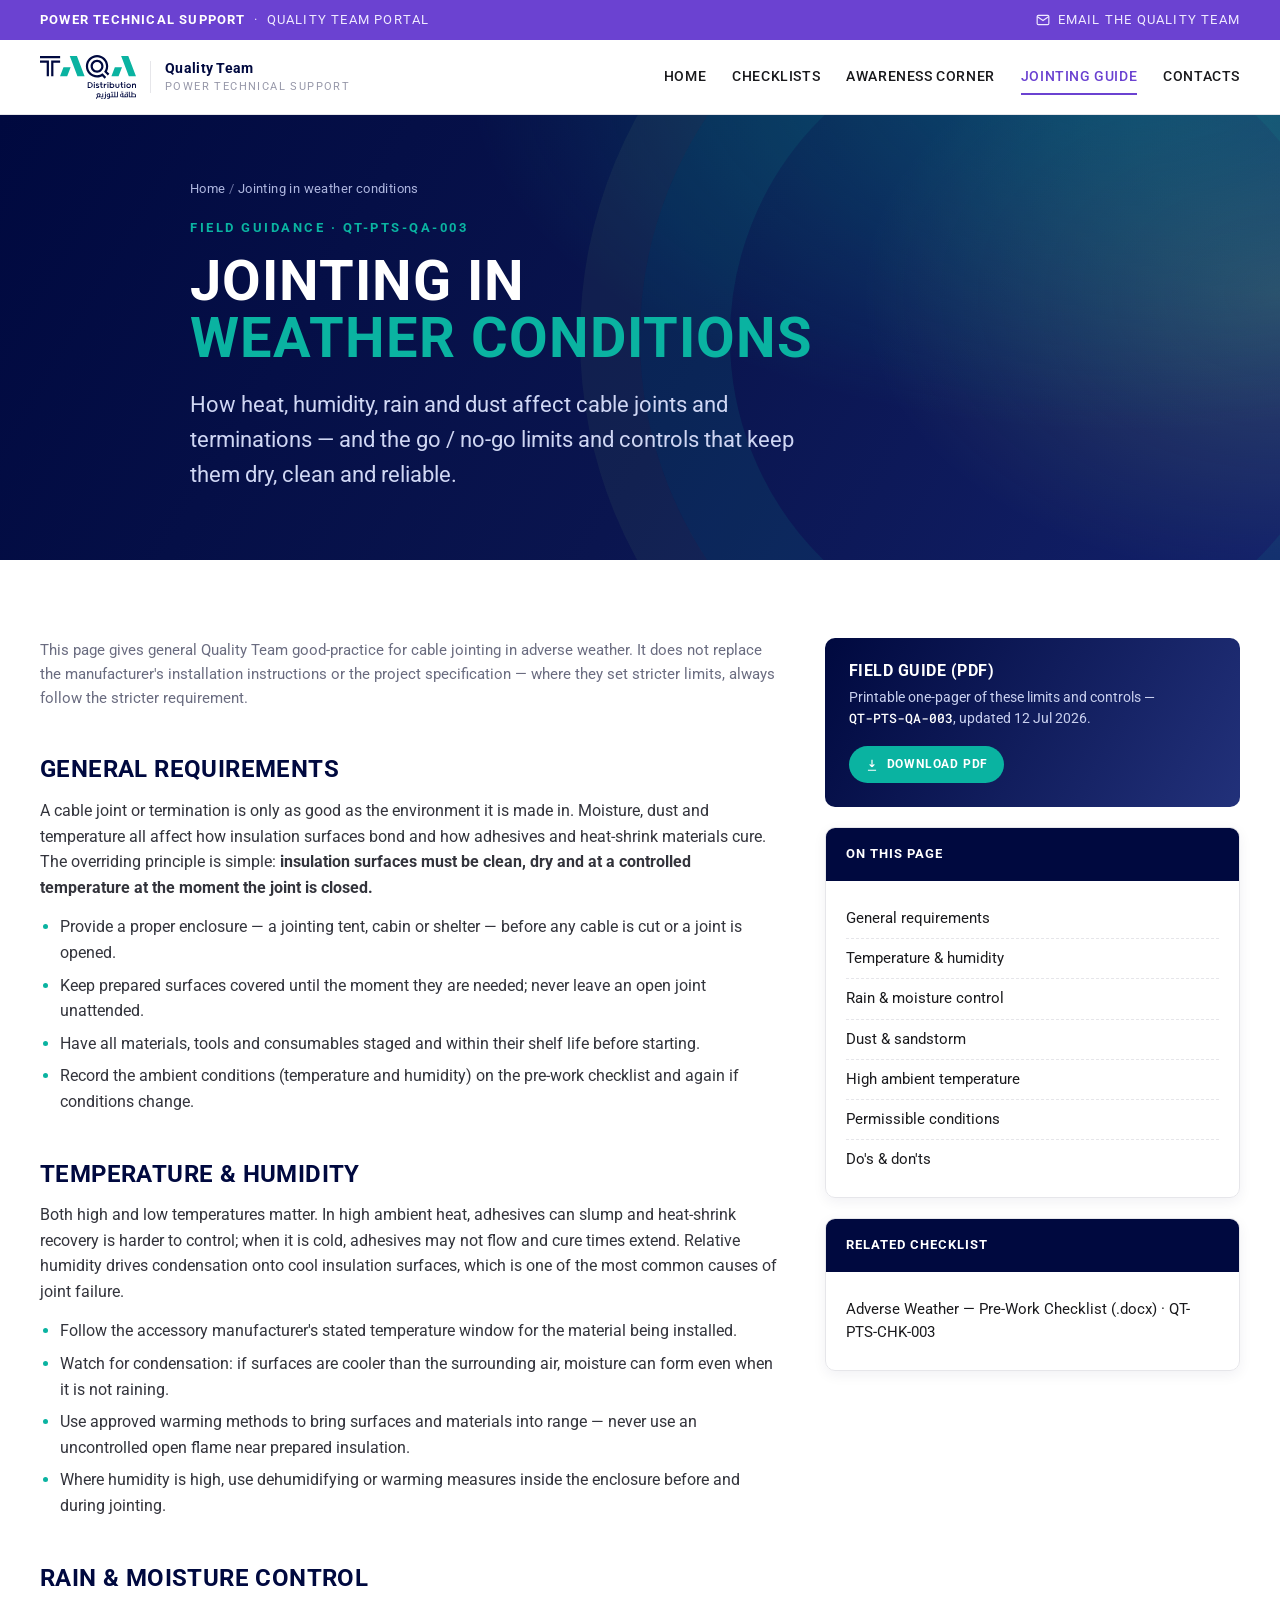
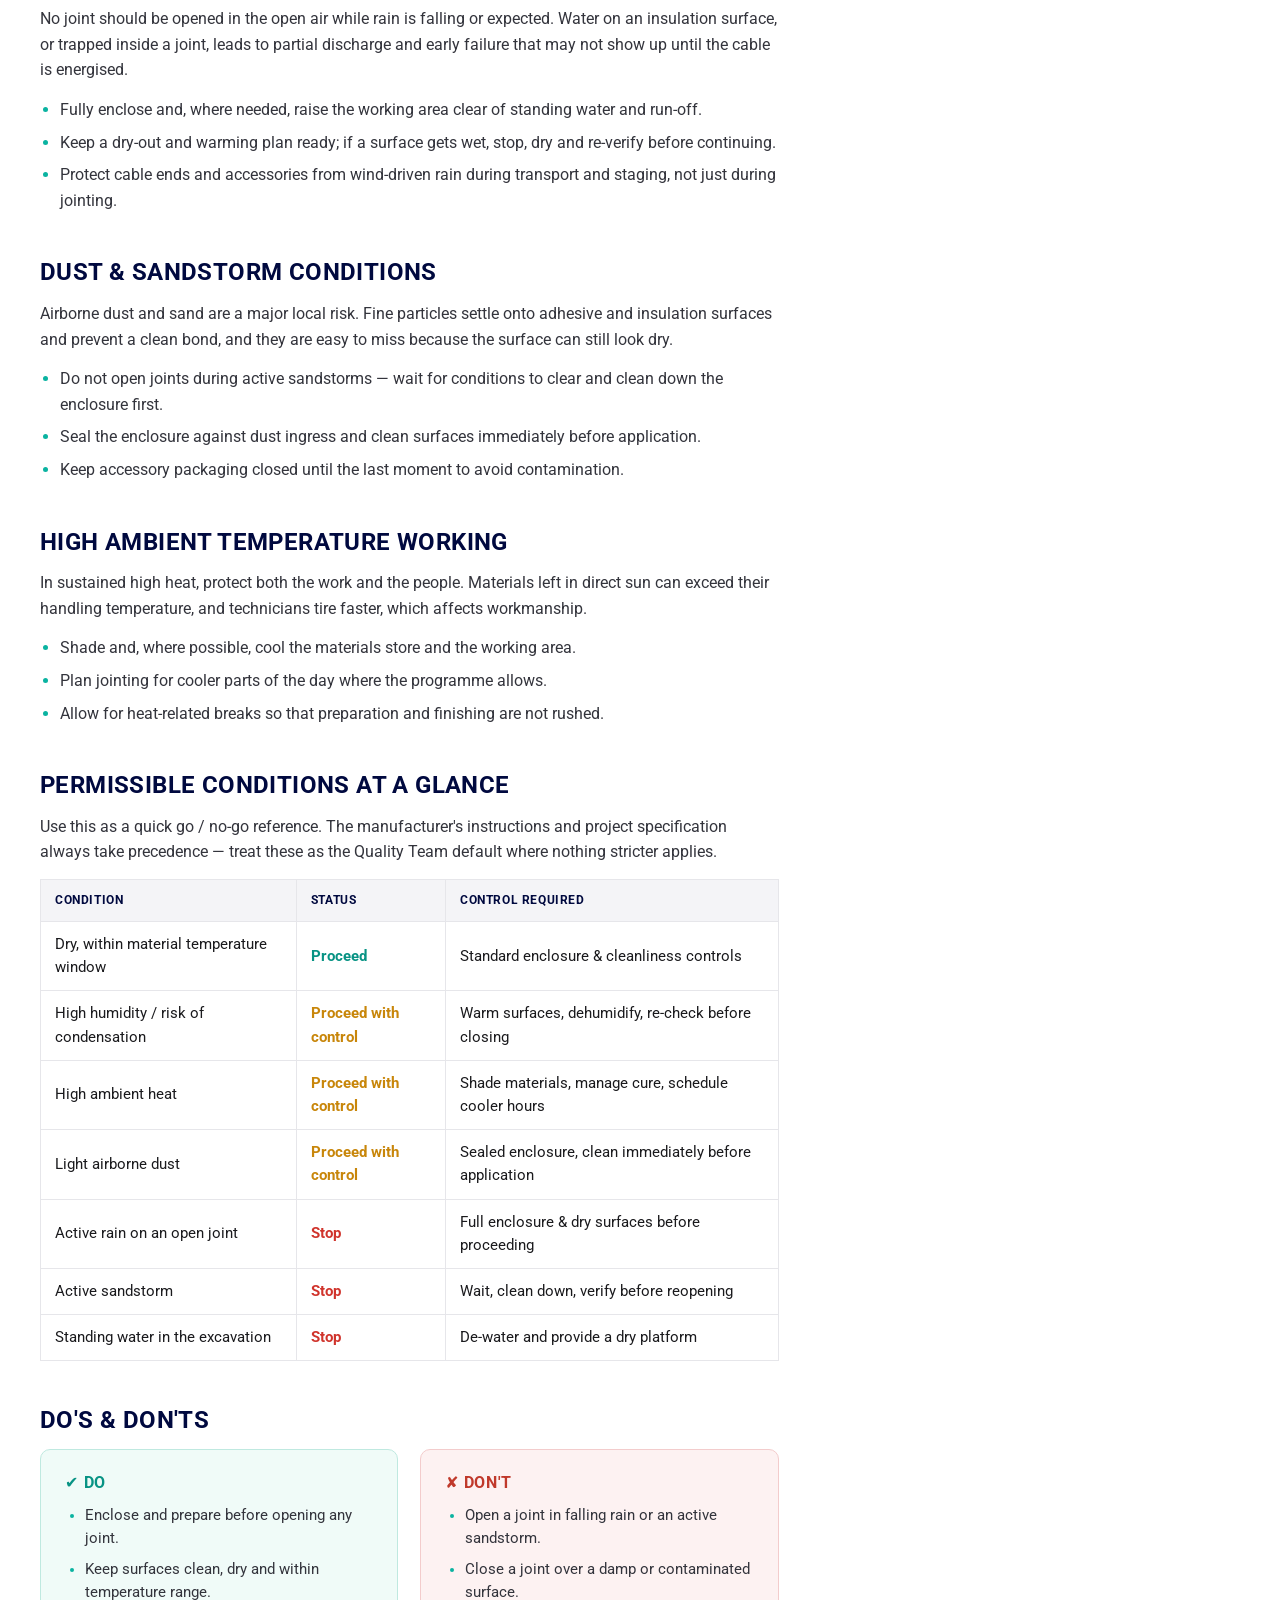
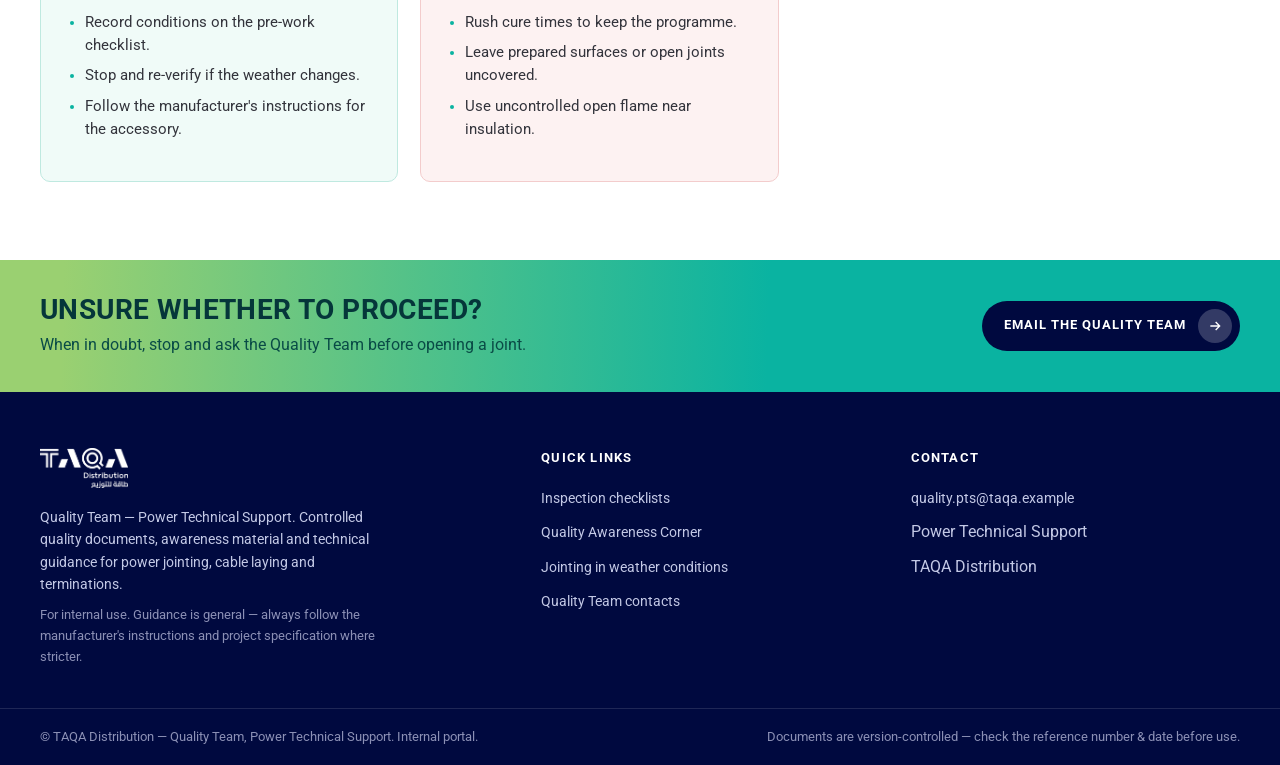
==== jointing-weather-conditions.html @ 58188010 "Repurpose site as Quality Team - Power Technical Support portal Replaces the TAQA Distribution clone" ====
<!DOCTYPE html>
<html lang="en">
<head>
<meta charset="utf-8">
<meta name="viewport" content="width=device-width, initial-scale=1">
<title>Jointing in Weather Conditions · Quality Team — Power Technical Support</title>
<meta name="description" content="Field guidance from the Quality Team on cable jointing in adverse weather — heat, humidity, rain and sandstorm — with go / no-go limits and quality controls.">
<link rel="icon" href="favicon.ico" type="image/x-icon">
<link rel="preconnect" href="https://fonts.googleapis.com">
<link rel="preconnect" href="https://fonts.gstatic.com" crossorigin>
<link rel="stylesheet" href="https://fonts.googleapis.com/css2?family=Roboto:wght@400;500;700;900&family=Roboto+Mono:wght@400;500&display=swap">
<link rel="stylesheet" href="assets/styles.css">
</head>
<body>

<div class="topbar">
  <div class="wrap">
    <span><strong>POWER TECHNICAL SUPPORT</strong> &nbsp;·&nbsp; QUALITY TEAM PORTAL</span>
    <a href="mailto:quality.pts@taqa.example" class="hide-sm">
      <svg width="14" height="14" viewBox="0 0 24 24" fill="none" stroke="currentColor" stroke-width="2"><rect x="2" y="4" width="20" height="16" rx="2"/><path d="m22 6-10 7L2 6"/></svg>
      Email the Quality Team
    </a>
  </div>
</div>

<header class="site-header">
  <div class="wrap">
    <a class="brand" href="index.html">
      <img src="assets/logo-dark.svg" alt="TAQA Distribution">
      <span class="brand-txt"><b>Quality Team</b><span>Power Technical Support</span></span>
    </a>
    <nav class="nav">
      <a href="index.html">Home</a>
      <a href="index.html#checklists">Checklists</a>
      <a href="index.html#awareness">Awareness Corner</a>
      <a href="jointing-weather-conditions.html" class="active">Jointing Guide</a>
      <a href="index.html#contacts">Contacts</a>
    </nav>
    <a class="btn menu-btn" href="index.html#contacts" aria-label="Contact">
      <span class="ic"><svg viewBox="0 0 24 24" fill="none" stroke-width="2"><path d="M4 6h16M4 12h16M4 18h16"/></svg></span>
    </a>
  </div>
</header>

<section class="hero hero-mini">
  <div class="wrap">
    <div class="crumbs"><a href="index.html">Home</a> <span>/</span> Jointing in weather conditions</div>
    <p class="eyebrow">Field guidance · QT-PTS-QA-003</p>
    <h1>Jointing in <span class="accent">Weather Conditions</span></h1>
    <p class="tag">How heat, humidity, rain and dust affect cable joints and terminations — and the go / no-go limits and controls that keep them dry, clean and reliable.</p>
  </div>
</section>

<section class="block">
  <div class="wrap">
    <div class="guide">
      <div class="prose">

        <p style="color:var(--muted);font-size:15px;margin-bottom:28px">This page gives general Quality Team good-practice for cable jointing in adverse weather. It does not replace the manufacturer's installation instructions or the project specification — where they set stricter limits, always follow the stricter requirement.</p>

        <h2 id="general">General requirements</h2>
        <p>A cable joint or termination is only as good as the environment it is made in. Moisture, dust and temperature all affect how insulation surfaces bond and how adhesives and heat-shrink materials cure. The overriding principle is simple: <strong>insulation surfaces must be clean, dry and at a controlled temperature at the moment the joint is closed.</strong></p>
        <ul>
          <li>Provide a proper enclosure — a jointing tent, cabin or shelter — before any cable is cut or a joint is opened.</li>
          <li>Keep prepared surfaces covered until the moment they are needed; never leave an open joint unattended.</li>
          <li>Have all materials, tools and consumables staged and within their shelf life before starting.</li>
          <li>Record the ambient conditions (temperature and humidity) on the pre-work checklist and again if conditions change.</li>
        </ul>

        <h2 id="temp">Temperature &amp; humidity</h2>
        <p>Both high and low temperatures matter. In high ambient heat, adhesives can slump and heat-shrink recovery is harder to control; when it is cold, adhesives may not flow and cure times extend. Relative humidity drives condensation onto cool insulation surfaces, which is one of the most common causes of joint failure.</p>
        <ul>
          <li>Follow the accessory manufacturer's stated temperature window for the material being installed.</li>
          <li>Watch for condensation: if surfaces are cooler than the surrounding air, moisture can form even when it is not raining.</li>
          <li>Use approved warming methods to bring surfaces and materials into range — never use an uncontrolled open flame near prepared insulation.</li>
          <li>Where humidity is high, use dehumidifying or warming measures inside the enclosure before and during jointing.</li>
        </ul>

        <h2 id="rain">Rain &amp; moisture control</h2>
        <p>No joint should be opened in the open air while rain is falling or expected. Water on an insulation surface, or trapped inside a joint, leads to partial discharge and early failure that may not show up until the cable is energised.</p>
        <ul>
          <li>Fully enclose and, where needed, raise the working area clear of standing water and run-off.</li>
          <li>Keep a dry-out and warming plan ready; if a surface gets wet, stop, dry and re-verify before continuing.</li>
          <li>Protect cable ends and accessories from wind-driven rain during transport and staging, not just during jointing.</li>
        </ul>

        <h2 id="dust">Dust &amp; sandstorm conditions</h2>
        <p>Airborne dust and sand are a major local risk. Fine particles settle onto adhesive and insulation surfaces and prevent a clean bond, and they are easy to miss because the surface can still look dry.</p>
        <ul>
          <li>Do not open joints during active sandstorms — wait for conditions to clear and clean down the enclosure first.</li>
          <li>Seal the enclosure against dust ingress and clean surfaces immediately before application.</li>
          <li>Keep accessory packaging closed until the last moment to avoid contamination.</li>
        </ul>

        <h2 id="high-temp">High ambient temperature working</h2>
        <p>In sustained high heat, protect both the work and the people. Materials left in direct sun can exceed their handling temperature, and technicians tire faster, which affects workmanship.</p>
        <ul>
          <li>Shade and, where possible, cool the materials store and the working area.</li>
          <li>Plan jointing for cooler parts of the day where the programme allows.</li>
          <li>Allow for heat-related breaks so that preparation and finishing are not rushed.</li>
        </ul>

        <h2 id="limits">Permissible conditions at a glance</h2>
        <p>Use this as a quick go / no-go reference. The manufacturer's instructions and project specification always take precedence — treat these as the Quality Team default where nothing stricter applies.</p>
        <table class="cond-table">
          <thead>
            <tr><th>Condition</th><th>Status</th><th>Control required</th></tr>
          </thead>
          <tbody>
            <tr><td>Dry, within material temperature window</td><td><span class="tag ok">Proceed</span></td><td>Standard enclosure &amp; cleanliness controls</td></tr>
            <tr><td>High humidity / risk of condensation</td><td><span class="tag warn">Proceed with control</span></td><td>Warm surfaces, dehumidify, re-check before closing</td></tr>
            <tr><td>High ambient heat</td><td><span class="tag warn">Proceed with control</span></td><td>Shade materials, manage cure, schedule cooler hours</td></tr>
            <tr><td>Light airborne dust</td><td><span class="tag warn">Proceed with control</span></td><td>Sealed enclosure, clean immediately before application</td></tr>
            <tr><td>Active rain on an open joint</td><td><span class="tag stop">Stop</span></td><td>Full enclosure &amp; dry surfaces before proceeding</td></tr>
            <tr><td>Active sandstorm</td><td><span class="tag stop">Stop</span></td><td>Wait, clean down, verify before reopening</td></tr>
            <tr><td>Standing water in the excavation</td><td><span class="tag stop">Stop</span></td><td>De-water and provide a dry platform</td></tr>
          </tbody>
        </table>

        <h2 id="dos">Do's &amp; don'ts</h2>
        <div class="dosdonts">
          <div class="dd do">
            <h3>✔ Do</h3>
            <ul>
              <li>Enclose and prepare before opening any joint.</li>
              <li>Keep surfaces clean, dry and within temperature range.</li>
              <li>Record conditions on the pre-work checklist.</li>
              <li>Stop and re-verify if the weather changes.</li>
              <li>Follow the manufacturer's instructions for the accessory.</li>
            </ul>
          </div>
          <div class="dd dont">
            <h3>✘ Don't</h3>
            <ul>
              <li>Open a joint in falling rain or an active sandstorm.</li>
              <li>Close a joint over a damp or contaminated surface.</li>
              <li>Rush cure times to keep the programme.</li>
              <li>Leave prepared surfaces or open joints uncovered.</li>
              <li>Use uncontrolled open flame near insulation.</li>
            </ul>
          </div>
        </div>
      </div>

      <aside class="aside">
        <div class="dl-panel">
          <h4>Field guide (PDF)</h4>
          <p>Printable one-pager of these limits and controls — <span class="ref" style="color:#fff">QT-PTS-QA-003</span>, updated 12 Jul 2026.</p>
          <a class="dl teal" href="documents/awareness/QT-PTS-QA-003_Jointing-Weather-Field-Guide.pdf" download><svg viewBox="0 0 24 24" fill="none" stroke="currentColor" stroke-width="2"><path d="M12 3v12m0 0 4-4m-4 4-4-4M5 21h14"/></svg>Download PDF</a>
        </div>
        <div class="panel">
          <div class="ph">On this page</div>
          <div class="pb">
            <a class="toc" href="#general">General requirements</a>
            <a class="toc" href="#temp">Temperature &amp; humidity</a>
            <a class="toc" href="#rain">Rain &amp; moisture control</a>
            <a class="toc" href="#dust">Dust &amp; sandstorm</a>
            <a class="toc" href="#high-temp">High ambient temperature</a>
            <a class="toc" href="#limits">Permissible conditions</a>
            <a class="toc" href="#dos">Do's &amp; don'ts</a>
          </div>
        </div>
        <div class="panel">
          <div class="ph">Related checklist</div>
          <div class="pb">
            <a class="toc" href="documents/checklists/QT-PTS-CHK-003_Adverse-Weather-Pre-Work.docx" download>Adverse Weather — Pre-Work Checklist (.docx) · QT-PTS-CHK-003</a>
          </div>
        </div>
      </aside>
    </div>
  </div>
</section>

<div class="foot-cta">
  <div class="wrap">
    <div>
      <h3>Unsure whether to proceed?</h3>
      <p>When in doubt, stop and ask the Quality Team before opening a joint.</p>
    </div>
    <a class="btn" href="mailto:quality.pts@taqa.example"><span>Email the Quality Team</span><span class="ic"><svg viewBox="0 0 24 24" fill="none" stroke-width="2"><path d="M5 12h14M13 6l6 6-6 6"/></svg></span></a>
  </div>
</div>

<footer class="site-footer">
  <div class="wrap">
    <div>
      <img class="flogo" src="assets/logo-white.png" alt="TAQA Distribution">
      <p>Quality Team — Power Technical Support. Controlled quality documents, awareness material and technical guidance for power jointing, cable laying and terminations.</p>
      <p style="color:#8b90b5;font-size:13px">For internal use. Guidance is general — always follow the manufacturer's instructions and project specification where stricter.</p>
    </div>
    <div>
      <h5>Quick links</h5>
      <ul>
        <li><a href="index.html#checklists">Inspection checklists</a></li>
        <li><a href="index.html#awareness">Quality Awareness Corner</a></li>
        <li><a href="jointing-weather-conditions.html">Jointing in weather conditions</a></li>
        <li><a href="index.html#contacts">Quality Team contacts</a></li>
      </ul>
    </div>
    <div>
      <h5>Contact</h5>
      <ul>
        <li><a href="mailto:quality.pts@taqa.example">quality.pts@taqa.example</a></li>
        <li>Power Technical Support</li>
        <li>TAQA Distribution</li>
      </ul>
    </div>
  </div>
  <div class="footer-bottom">
    <div class="wrap">
      <span>© TAQA Distribution — Quality Team, Power Technical Support. Internal portal.</span>
      <span>Documents are version-controlled — check the reference number &amp; date before use.</span>
    </div>
  </div>
</footer>

</body>
</html>
---- assets/styles.css ----
/* ==========================================================================
   Quality Team – Power Technical Support portal
   Design system reused from TAQA Distribution (colours, logo, Roboto type).
   ========================================================================== */

:root {
  --navy: #00093f;
  --navy-2: #0a154f;
  --teal: #0ab3a1;
  --teal-dark: #089384;
  --lime: #9ad071;
  --purple: #6b42d1;
  --purple-dark: #5836b0;
  --ink: #1a1a1d;
  --muted: #6a6c80;
  --muted-2: #9798a9;
  --line: #e6e6ea;
  --bg-soft: #f4f4f7;
  --white: #ffffff;
  --radius: 10px;
  --shadow: 0 10px 30px rgba(0, 9, 63, 0.08);
  --shadow-sm: 0 4px 14px rgba(0, 9, 63, 0.06);
  --maxw: 1200px;
  --header-h: 74px;
  font-synthesis: none;
}

* { box-sizing: border-box; }

html { scroll-behavior: smooth; scroll-padding-top: calc(var(--header-h) + 46px); }

body {
  margin: 0;
  font-family: "Roboto", ui-sans-serif, system-ui, sans-serif;
  color: var(--ink);
  background: var(--white);
  line-height: 1.6;
  -webkit-font-smoothing: antialiased;
}

img { max-width: 100%; display: block; }
a { color: inherit; text-decoration: none; }

.wrap { width: min(100% - 48px, var(--maxw)); margin-inline: auto; }

h1, h2, h3, h4 { margin: 0; line-height: 1.15; font-weight: 700; letter-spacing: .2px; }
.eyebrow {
  text-transform: uppercase;
  letter-spacing: 2.5px;
  font-size: 13px;
  font-weight: 700;
  color: var(--teal);
  margin: 0 0 14px;
}
.section-title {
  font-size: clamp(28px, 3.6vw, 44px);
  text-transform: uppercase;
  letter-spacing: .5px;
  color: var(--navy);
}
.section-lead { color: var(--muted); font-size: 17px; max-width: 720px; margin: 14px 0 0; }

/* ---- Top utility bar ---------------------------------------------------- */
.topbar {
  background: var(--purple);
  color: #efeaff;
  font-size: 12.5px;
  letter-spacing: 1.2px;
  text-transform: uppercase;
}
.topbar .wrap { display: flex; align-items: center; justify-content: space-between; height: 40px; gap: 16px; }
.topbar strong { color: #fff; font-weight: 700; }
.topbar a { color: #efeaff; display: inline-flex; align-items: center; gap: 8px; }
.topbar a:hover { color: #fff; }

/* ---- Header / nav ------------------------------------------------------- */
.site-header {
  position: sticky; top: 0; z-index: 50;
  background: rgba(255, 255, 255, .96);
  backdrop-filter: blur(6px);
  border-bottom: 1px solid var(--line);
}
.site-header .wrap { display: flex; align-items: center; height: var(--header-h); gap: 28px; }
.brand { display: flex; align-items: center; gap: 14px; }
.brand img { height: 44px; width: auto; }
.brand .brand-txt { border-left: 1px solid var(--line); padding-left: 14px; line-height: 1.1; }
.brand .brand-txt b { display: block; font-size: 14px; color: var(--navy); letter-spacing: .3px; }
.brand .brand-txt span { font-size: 11px; text-transform: uppercase; letter-spacing: 1.4px; color: var(--muted-2); }

.nav { margin-left: auto; display: flex; align-items: center; gap: 26px; }
.nav a {
  font-size: 14px; font-weight: 500; color: var(--ink);
  text-transform: uppercase; letter-spacing: .6px; padding: 6px 0;
  border-bottom: 2px solid transparent;
}
.nav a:hover, .nav a.active { color: var(--purple); border-color: var(--purple); }

/* ---- Buttons ------------------------------------------------------------ */
.btn {
  display: inline-flex; align-items: center; gap: 12px;
  border: none; cursor: pointer; font-family: inherit;
  font-size: 13px; font-weight: 700; text-transform: uppercase; letter-spacing: 1px;
  padding: 8px 8px 8px 22px; border-radius: 999px; transition: .18s;
  background: var(--purple); color: #fff;
}
.btn .ic {
  width: 34px; height: 34px; border-radius: 50%;
  background: rgba(255, 255, 255, .18);
  display: grid; place-items: center; flex: 0 0 auto;
}
.btn .ic svg { width: 16px; height: 16px; stroke: #fff; }
.btn:hover { background: var(--purple-dark); transform: translateY(-1px); }
.btn.on-navy { background: #fff; color: var(--navy); }
.btn.on-navy .ic { background: var(--purple); }
.btn.on-navy .ic svg { stroke: #fff; }
.btn.ghost { background: transparent; color: var(--navy); box-shadow: inset 0 0 0 1.5px var(--line); }
.btn.ghost .ic { background: var(--purple); }
.btn.teal { background: var(--teal); }
.btn.teal:hover { background: var(--teal-dark); }
.btn.teal .ic { background: rgba(255,255,255,.22); }

/* ---- Hero --------------------------------------------------------------- */
.hero {
  position: relative; overflow: hidden;
  background:
    radial-gradient(1100px 600px at 88% -10%, rgba(10, 179, 161, .35), transparent 60%),
    radial-gradient(760px 520px at 100% 40%, rgba(154, 208, 113, .22), transparent 55%),
    linear-gradient(120deg, var(--navy) 0%, var(--navy-2) 55%, #12206a 100%);
  color: #fff;
}
.hero::after {
  content: ""; position: absolute; right: -160px; top: 50%; transform: translateY(-50%);
  width: 620px; height: 620px; border-radius: 50%;
  border: 90px solid rgba(10, 179, 161, .10);
  box-shadow: 0 0 0 60px rgba(154, 208, 113, .06);
  pointer-events: none;
}
.hero .wrap { position: relative; z-index: 1; padding: 92px 0 100px; max-width: 900px; }
.hero h1 {
  font-size: clamp(40px, 6vw, 76px); text-transform: uppercase; letter-spacing: 1px; line-height: 1.02;
}
.hero h1 .accent { color: var(--teal); display: block; }
.hero p.tag { font-size: clamp(17px, 2vw, 22px); color: #cfd6f3; margin: 20px 0 0; max-width: 620px; }
.hero .cta { display: flex; flex-wrap: wrap; gap: 14px; margin-top: 38px; }
.hero-mini .wrap { padding: 64px 0 68px; }
.hero-mini h1 { font-size: clamp(32px, 5vw, 56px); }

/* breadcrumb */
.crumbs { font-size: 13px; color: #aeb6df; letter-spacing: .4px; margin-bottom: 18px; }
.crumbs a:hover { color: #fff; }
.crumbs span { opacity: .6; }

/* ---- Section shell ------------------------------------------------------ */
section.block { padding: 78px 0; }
section.block.soft { background: var(--bg-soft); }
.section-head { margin-bottom: 40px; }

/* ---- Feature tiles ------------------------------------------------------ */
.tiles { display: grid; grid-template-columns: repeat(3, 1fr); gap: 24px; margin-top: 8px; }
.tile {
  background: var(--navy); color: #fff; border-radius: var(--radius); overflow: hidden;
  padding: 30px 28px 32px; position: relative; min-height: 210px;
  box-shadow: var(--shadow);
}
.tile::before {
  content: ""; position: absolute; right: 0; top: 0; width: 120px; height: 120px;
  background: linear-gradient(-217deg, var(--lime) -2%, var(--teal) 68%);
  clip-path: polygon(100% 0, 0 0, 100% 100%); opacity: .9;
}
.tile .num { font-size: 13px; letter-spacing: 2px; color: var(--teal); font-weight: 700; }
.tile h3 { font-size: 20px; text-transform: uppercase; letter-spacing: .5px; margin: 14px 0 10px; max-width: 80%; }
.tile p { color: #c3c9e6; font-size: 15px; margin: 0; }

/* ---- Checklists table --------------------------------------------------- */
.table-card { background: #fff; border: 1px solid var(--line); border-radius: var(--radius); box-shadow: var(--shadow-sm); overflow: hidden; }
.doc-table { width: 100%; border-collapse: collapse; }
.doc-table thead th {
  background: var(--navy); color: #fff; text-align: left; font-size: 12px;
  text-transform: uppercase; letter-spacing: 1px; padding: 16px 20px; font-weight: 700;
}
.doc-table tbody td { padding: 18px 20px; border-top: 1px solid var(--line); vertical-align: middle; font-size: 15px; }
.doc-table tbody tr:hover { background: #fafafe; }
.doc-table .doc-name { font-weight: 600; color: var(--navy); display: flex; align-items: center; gap: 12px; }
.doc-table .doc-name .fi { flex: 0 0 auto; width: 30px; height: 36px; }
.doc-table .doc-desc { color: var(--muted); font-size: 13px; font-weight: 400; margin-top: 3px; }
.ref { font-family: "Roboto Mono", ui-monospace, monospace; font-size: 13px; color: var(--purple); font-weight: 500; white-space: nowrap; }
.date { color: var(--muted); font-size: 14px; white-space: nowrap; }
.dl {
  display: inline-flex; align-items: center; gap: 8px; white-space: nowrap;
  background: var(--purple); color: #fff; font-size: 12px; font-weight: 700;
  text-transform: uppercase; letter-spacing: .8px; padding: 9px 16px; border-radius: 999px;
}
.dl:hover { background: var(--purple-dark); }
.dl.teal { background: var(--teal); } .dl.teal:hover { background: var(--teal-dark); }
.dl svg { width: 14px; height: 14px; }

/* ---- Awareness cards ---------------------------------------------------- */
.cards { display: grid; grid-template-columns: repeat(3, 1fr); gap: 26px; }
.card {
  background: #fff; border: 1px solid var(--line); border-radius: var(--radius);
  box-shadow: var(--shadow-sm); overflow: hidden; display: flex; flex-direction: column;
  transition: .2s;
}
.card:hover { transform: translateY(-4px); box-shadow: var(--shadow); }
.card .thumb { height: 128px; display: grid; place-items: center; position: relative; }
.card .thumb.g1 { background: linear-gradient(-217deg, var(--lime) -2%, var(--teal) 68%); }
.card .thumb.g2 { background: linear-gradient(120deg, var(--navy), #24347e); }
.card .thumb.g3 { background: linear-gradient(120deg, var(--purple), #9b74ff); }
.card .thumb svg { width: 46px; height: 46px; stroke: #fff; opacity: .95; }
.card .body { padding: 22px 22px 24px; display: flex; flex-direction: column; flex: 1; }
.card .body h3 { font-size: 18px; color: var(--navy); line-height: 1.25; }
.card .body p { color: var(--muted); font-size: 14.5px; margin: 10px 0 0; flex: 1; }
.card .meta { display: flex; align-items: center; gap: 12px; margin: 18px 0 16px; flex-wrap: wrap; }
.pdf-badge { background: #fdecec; color: #d0342c; font-size: 11px; font-weight: 700; letter-spacing: .6px; padding: 3px 9px; border-radius: 4px; text-transform: uppercase; }
.card .meta .ref { font-size: 12px; }

/* ---- Jointing callout band --------------------------------------------- */
.callout {
  border-radius: 14px; overflow: hidden; position: relative; color: #fff;
  background:
    radial-gradient(600px 400px at 90% 10%, rgba(10,179,161,.4), transparent 60%),
    linear-gradient(115deg, var(--navy), #16225f);
  display: grid; grid-template-columns: 1.4fr 1fr; gap: 30px; align-items: center;
  padding: 46px 48px;
}
.callout::before {
  content: ""; position: absolute; left: -80px; bottom: -120px; width: 320px; height: 320px;
  border-radius: 50%; border: 60px solid rgba(154,208,113,.08);
}
.callout .c-txt { position: relative; z-index: 1; }
.callout h2 { font-size: clamp(26px, 3vw, 38px); text-transform: uppercase; letter-spacing: .5px; }
.callout h2 .accent { color: var(--lime); }
.callout p { color: #cfd6f3; margin: 14px 0 26px; max-width: 520px; }
.callout .c-actions { display: flex; flex-wrap: wrap; gap: 14px; }
.wx { position: relative; z-index: 1; display: flex; flex-wrap: wrap; gap: 12px; justify-content: flex-end; }
.wx .chip {
  background: rgba(255,255,255,.08); border: 1px solid rgba(255,255,255,.16);
  border-radius: 10px; padding: 14px 16px; width: calc(50% - 6px); min-width: 130px;
}
.wx .chip .k { font-size: 12px; text-transform: uppercase; letter-spacing: 1px; color: var(--teal); }
.wx .chip .v { font-size: 14px; color: #eef1ff; margin-top: 4px; }

/* ---- Contacts ----------------------------------------------------------- */
.contact-lead {
  display: grid; grid-template-columns: 1.1fr 1fr; gap: 26px; align-items: stretch; margin-bottom: 28px;
}
.contact-hero {
  background: linear-gradient(120deg, var(--navy), #22317a); color: #fff; padding: 34px 34px;
  border-radius: var(--radius);
}
.contact-hero .eyebrow { color: var(--lime); }
.contact-hero h3 { font-size: 24px; text-transform: uppercase; letter-spacing: .5px; margin-bottom: 10px; }
.contact-hero p { color: #c9d0ef; margin: 0 0 22px; }
.email-box { display: flex; align-items: center; gap: 14px; background: rgba(255,255,255,.08); border: 1px solid rgba(255,255,255,.18); border-radius: 10px; padding: 16px 18px; }
.email-box svg { width: 26px; height: 26px; stroke: var(--teal); flex: 0 0 auto; }
.email-box a { font-size: 18px; font-weight: 600; color: #fff; word-break: break-all; }
.email-box a:hover { color: var(--teal); }
.note { background: #fff8e6; border: 1px solid #f4e2a8; color: #8a6d1a; border-radius: 8px; padding: 12px 16px; font-size: 13px; margin-top: 16px; }

.people { display: grid; grid-template-columns: 1fr 1fr; gap: 16px; }
.person { border: 1px solid var(--line); border-radius: var(--radius); padding: 20px; background: #fff; box-shadow: var(--shadow-sm); }
.person .role { font-size: 12px; text-transform: uppercase; letter-spacing: 1px; color: var(--teal-dark); font-weight: 700; }
.person .pname { font-size: 17px; font-weight: 600; color: var(--navy); margin: 6px 0 2px; }
.person .scope { font-size: 13px; color: var(--muted); margin-bottom: 12px; }
.person a.mail { display: inline-flex; align-items: center; gap: 8px; font-size: 14px; color: var(--purple); font-weight: 500; word-break: break-all; }
.person a.mail svg { width: 15px; height: 15px; stroke: var(--purple); flex: 0 0 auto; }

/* ---- Guidance (jointing page) ------------------------------------------ */
.guide { display: grid; grid-template-columns: 1.6fr .9fr; gap: 46px; align-items: start; }
.guide .prose h2 { font-size: 24px; color: var(--navy); text-transform: uppercase; letter-spacing: .4px; margin: 40px 0 14px; padding-top: 6px; }
.guide .prose h2:first-child { margin-top: 0; }
.guide .prose p { color: #33343c; margin: 0 0 14px; }
.guide .prose ul { margin: 0 0 16px; padding-left: 20px; }
.guide .prose li { margin: 7px 0; color: #33343c; }
.guide .prose li::marker { color: var(--teal); }
.aside { position: sticky; top: calc(var(--header-h) + 60px); display: flex; flex-direction: column; gap: 20px; }
.aside .panel { border: 1px solid var(--line); border-radius: var(--radius); overflow: hidden; box-shadow: var(--shadow-sm); }
.aside .panel .ph { background: var(--navy); color: #fff; padding: 16px 20px; font-size: 13px; text-transform: uppercase; letter-spacing: 1px; font-weight: 700; }
.aside .panel .pb { padding: 18px 20px; }
.aside .panel .pb a.toc { display: block; padding: 8px 0; color: var(--ink); font-size: 14.5px; border-bottom: 1px dashed var(--line); }
.aside .panel .pb a.toc:last-child { border-bottom: none; }
.aside .panel .pb a.toc:hover { color: var(--purple); }
.dl-panel { background: linear-gradient(120deg, var(--navy), #22317a); color: #fff; border-radius: var(--radius); padding: 24px; }
.dl-panel h4 { font-size: 16px; text-transform: uppercase; letter-spacing: .5px; margin-bottom: 6px; }
.dl-panel p { color: #c9d0ef; font-size: 13.5px; margin: 0 0 16px; }

.cond-table { width: 100%; border-collapse: collapse; margin: 6px 0 20px; font-size: 14.5px; }
.cond-table th, .cond-table td { border: 1px solid var(--line); padding: 11px 14px; text-align: left; }
.cond-table th { background: var(--bg-soft); color: var(--navy); text-transform: uppercase; font-size: 12px; letter-spacing: .6px; }
.cond-table td .tag { font-weight: 700; }
.tag.ok { color: var(--teal-dark); } .tag.warn { color: #c8860a; } .tag.stop { color: #d0342c; }

.dosdonts { display: grid; grid-template-columns: 1fr 1fr; gap: 22px; margin-top: 8px; }
.dd { border-radius: var(--radius); padding: 24px; border: 1px solid var(--line); }
.dd.do { background: #f0fbf8; border-color: #bfe9e0; }
.dd.dont { background: #fdf2f2; border-color: #f3cccc; }
.dd h3 { font-size: 16px; text-transform: uppercase; letter-spacing: .6px; margin-bottom: 12px; display: flex; align-items: center; gap: 8px; }
.dd.do h3 { color: var(--teal-dark); } .dd.dont h3 { color: #c0392b; }
.dd ul { margin: 0; padding-left: 18px; } .dd li { margin: 8px 0; font-size: 14.5px; }

/* ---- Footer ------------------------------------------------------------- */
.foot-cta { background: linear-gradient(91.9deg, var(--lime) 5%, var(--teal) 60%); }
.foot-cta .wrap { display: flex; align-items: center; justify-content: space-between; gap: 24px; padding: 34px 0; flex-wrap: wrap; }
.foot-cta h3 { color: #05363a; font-size: clamp(20px, 2.4vw, 28px); text-transform: uppercase; letter-spacing: .4px; }
.foot-cta p { color: #094b46; margin: 6px 0 0; }
.foot-cta .btn { background: var(--navy); }
.foot-cta .btn .ic { background: rgba(255,255,255,.2); }
.foot-cta .btn:hover { background: #000a3a; }

.site-footer { background: var(--navy); color: #c3c9e6; }
.site-footer .wrap { display: grid; grid-template-columns: 1.4fr 1fr 1fr; gap: 40px; padding: 56px 0 30px; }
.site-footer img.flogo { height: 40px; margin-bottom: 18px; }
.site-footer p { font-size: 14px; margin: 0 0 10px; max-width: 340px; }
.site-footer h5 { color: #fff; font-size: 13px; text-transform: uppercase; letter-spacing: 1.2px; margin: 0 0 16px; }
.site-footer ul { list-style: none; margin: 0; padding: 0; }
.site-footer li { margin: 9px 0; }
.site-footer a { font-size: 14px; color: #c3c9e6; }
.site-footer a:hover { color: var(--teal); }
.footer-bottom { border-top: 1px solid rgba(255,255,255,.12); }
.footer-bottom .wrap { display: flex; justify-content: space-between; gap: 16px; padding: 18px 0; font-size: 12.5px; color: #8b90b5; flex-wrap: wrap; }

/* ---- Responsive --------------------------------------------------------- */
.menu-btn { display: none; }
@media (max-width: 940px) {
  .tiles, .cards { grid-template-columns: 1fr 1fr; }
  .callout, .guide, .contact-lead, .people, .dosdonts { grid-template-columns: 1fr; }
  .aside { position: static; }
  .site-footer .wrap { grid-template-columns: 1fr 1fr; }
}
@media (max-width: 720px) {
  .nav { display: none; }
  .menu-btn { display: inline-grid; }
  .tiles, .cards, .people, .site-footer .wrap { grid-template-columns: 1fr; }
  .topbar .wrap .hide-sm { display: none; }
  .doc-table thead { display: none; }
  .doc-table, .doc-table tbody, .doc-table tr, .doc-table td { display: block; width: 100%; }
  .doc-table tr { border-top: 1px solid var(--line); padding: 8px 0; }
  .doc-table td { border: none; padding: 6px 20px; }
  .doc-table td[data-l]::before { content: attr(data-l); display: block; font-size: 11px; text-transform: uppercase; letter-spacing: 1px; color: var(--muted-2); margin-bottom: 2px; }
  .hero .wrap { padding: 64px 0 68px; }
}
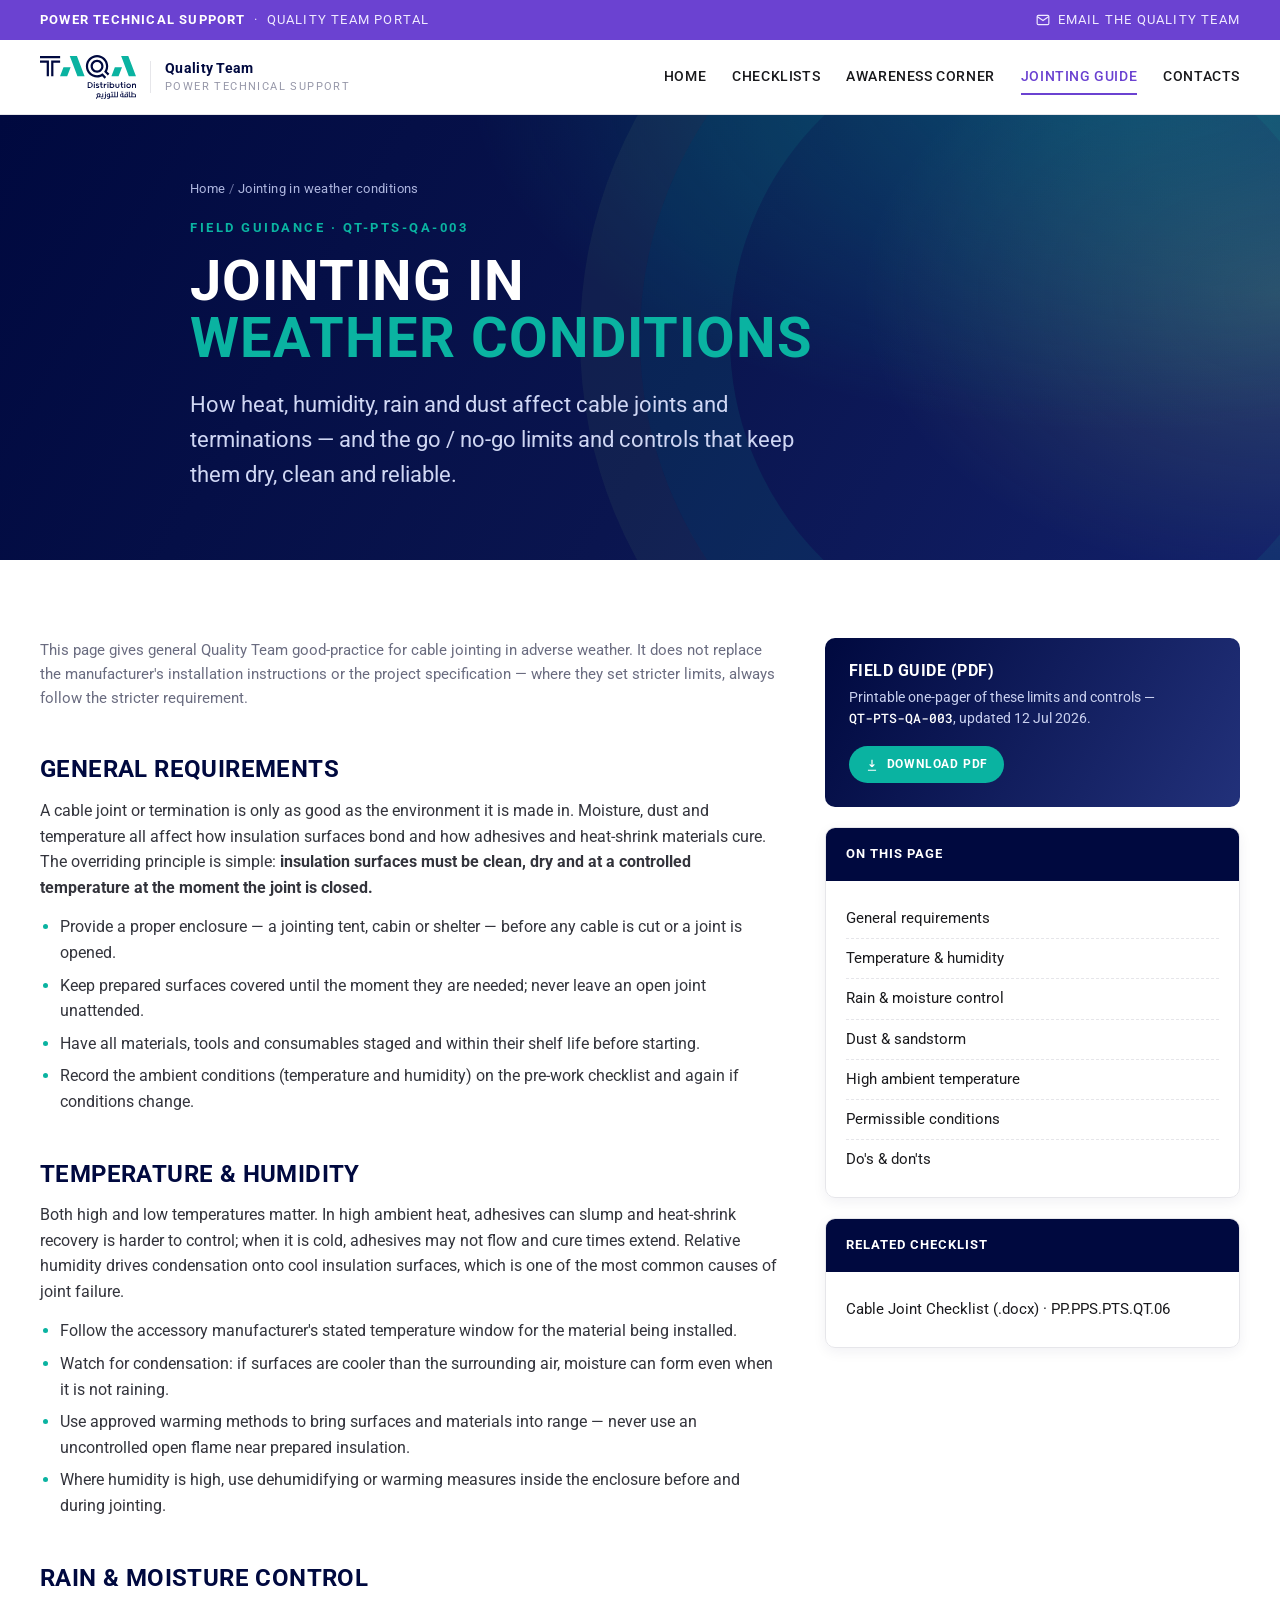
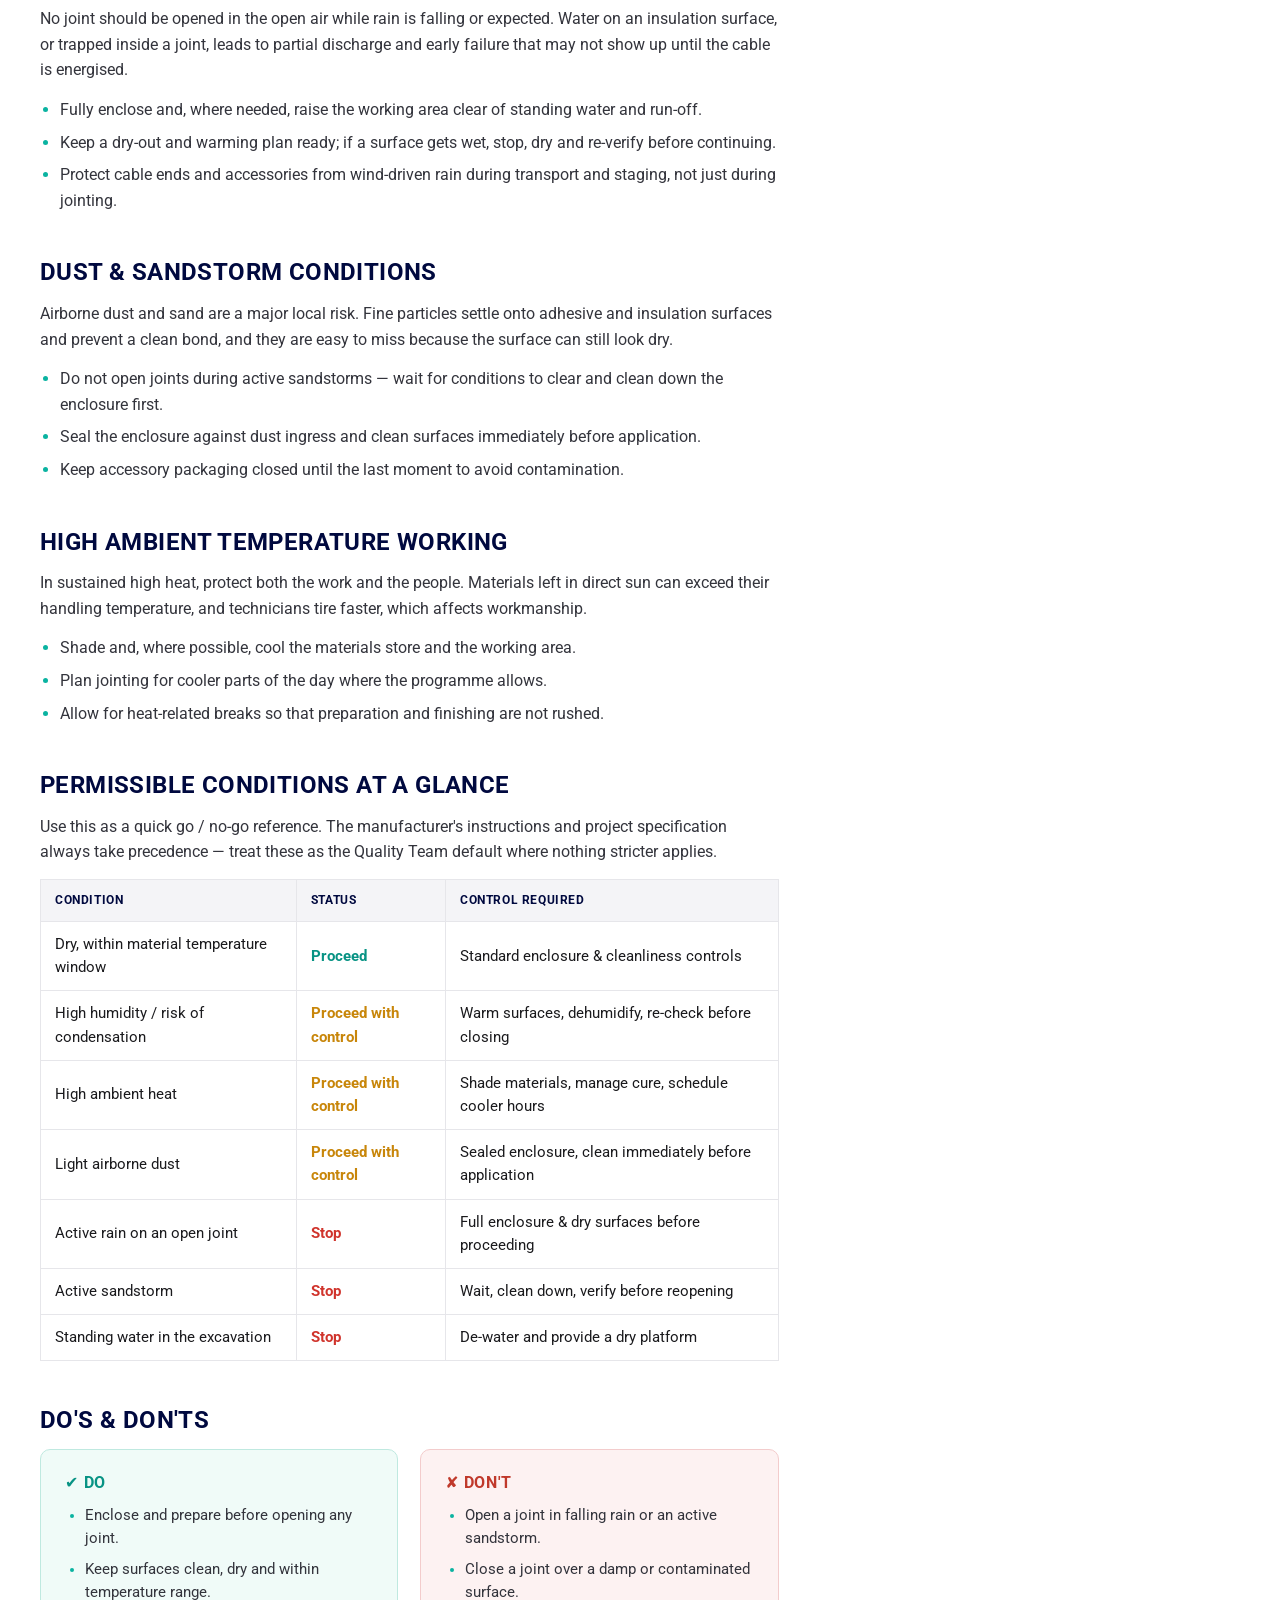
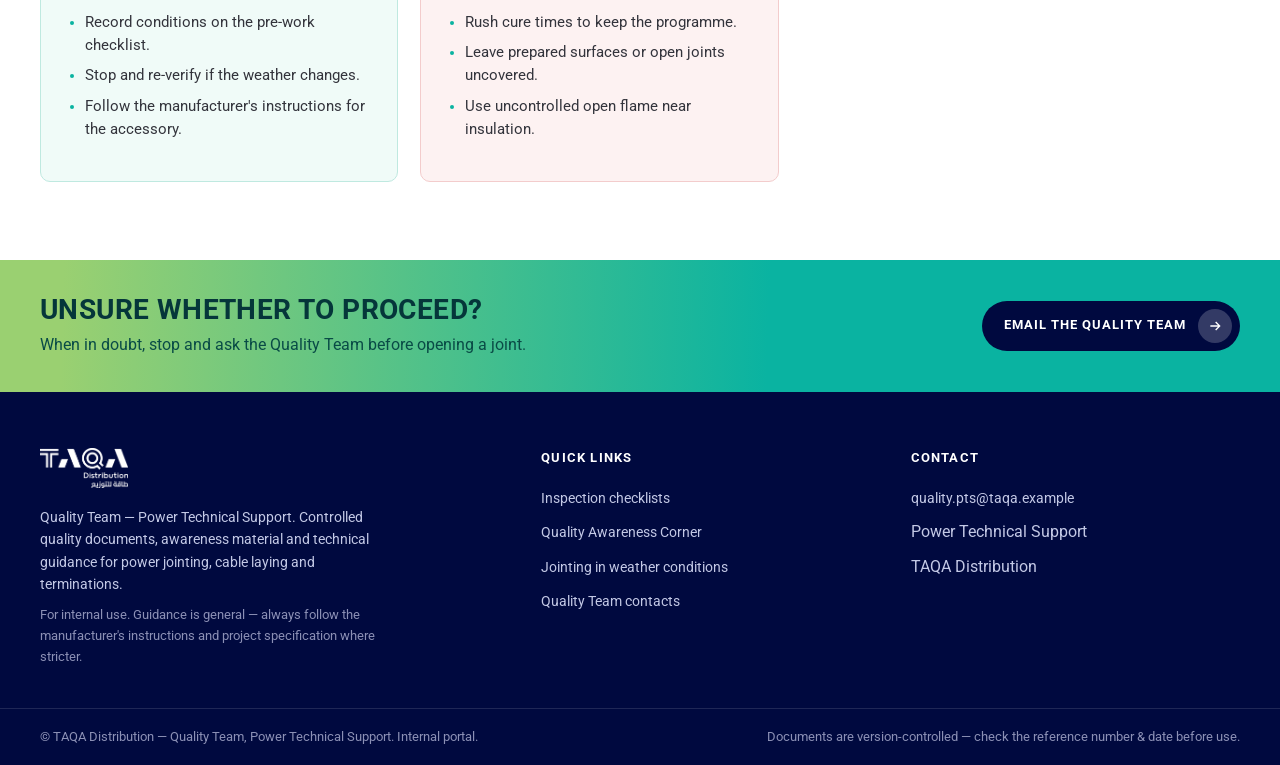
==== commit 9d802e00: "Replace placeholder checklists with controlled Quality Team documents Uses the real Word checklists " ====
--- a/jointing-weather-conditions.html
+++ b/jointing-weather-conditions.html
@@ -163,7 +163,7 @@
         <div class="panel">
           <div class="ph">Related checklist</div>
           <div class="pb">
-            <a class="toc" href="documents/checklists/QT-PTS-CHK-003_Adverse-Weather-Pre-Work.docx" download>Adverse Weather — Pre-Work Checklist (.docx) · QT-PTS-CHK-003</a>
+            <a class="toc" href="documents/checklists/PP.PPS.PTS.QT.06-Cable-Joint-Checklist.docx" download>Cable Joint Checklist (.docx) · PP.PPS.PTS.QT.06</a>
           </div>
         </div>
       </aside>
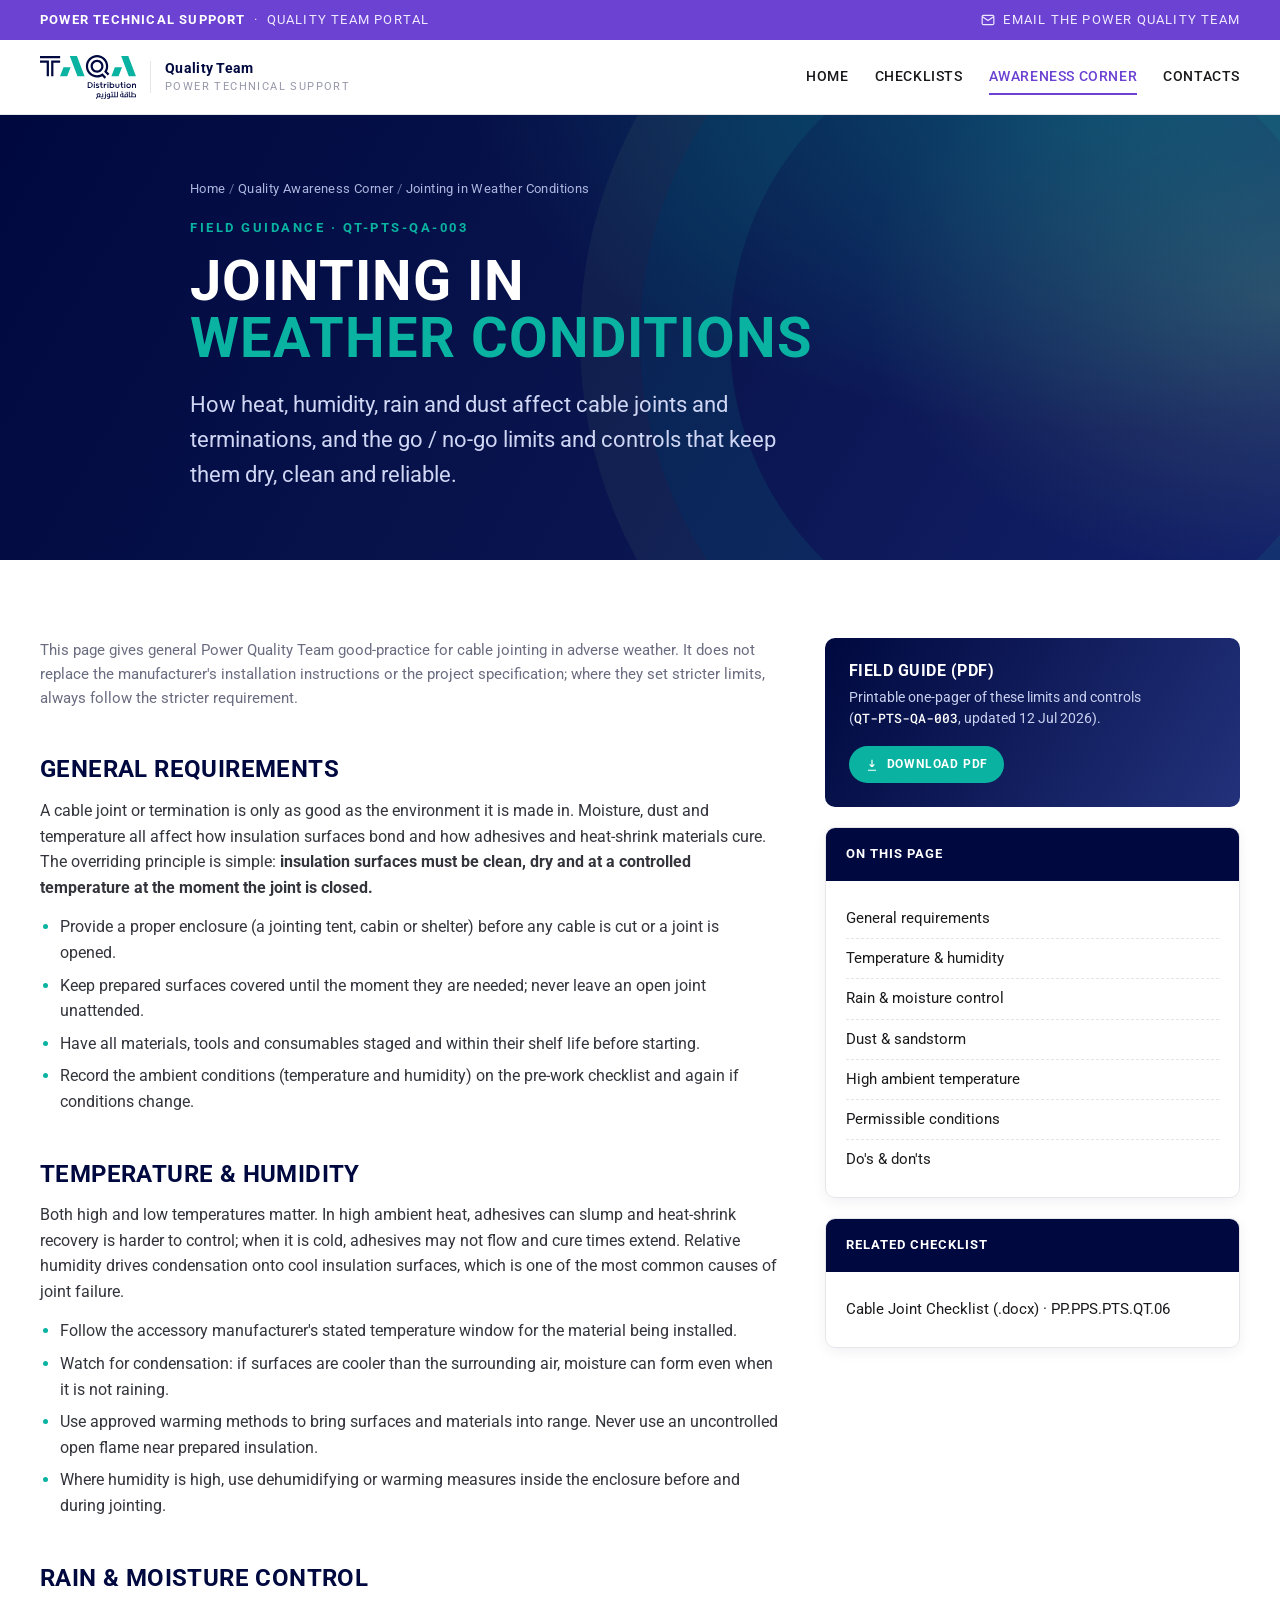
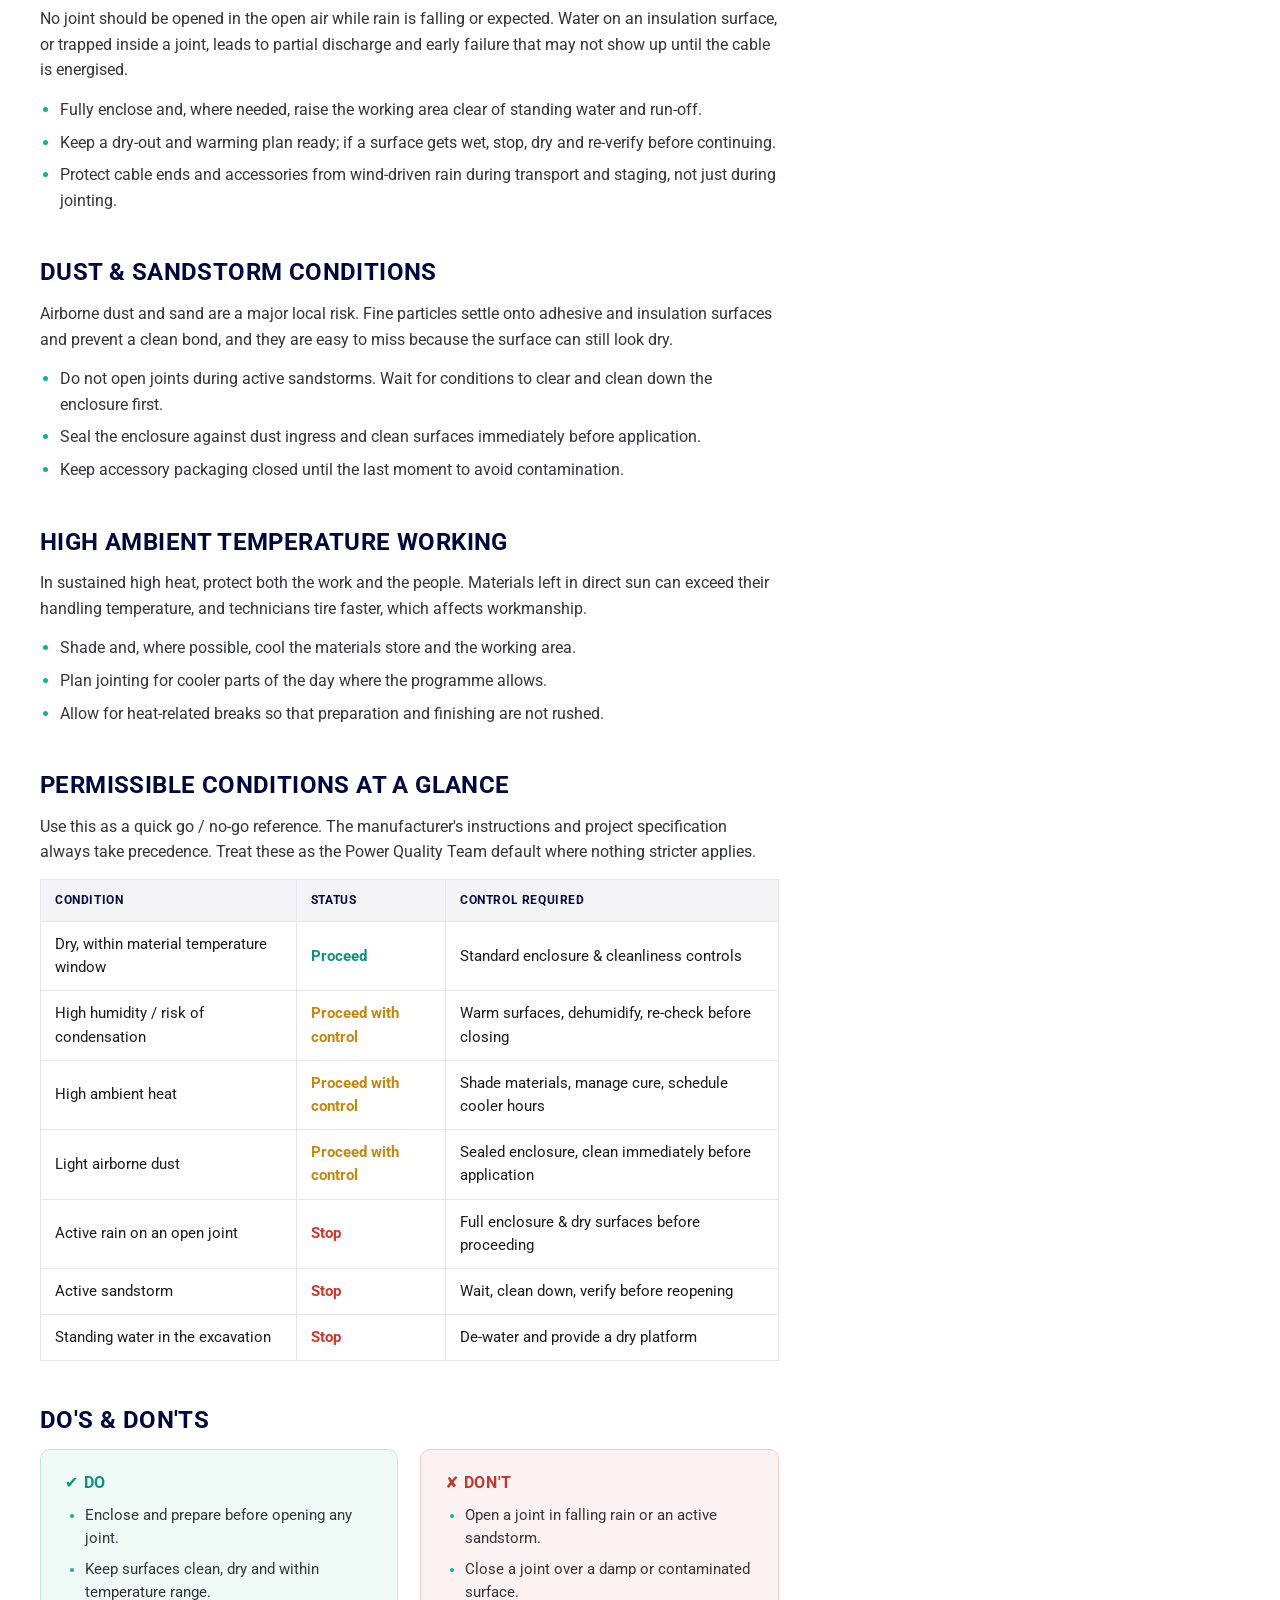
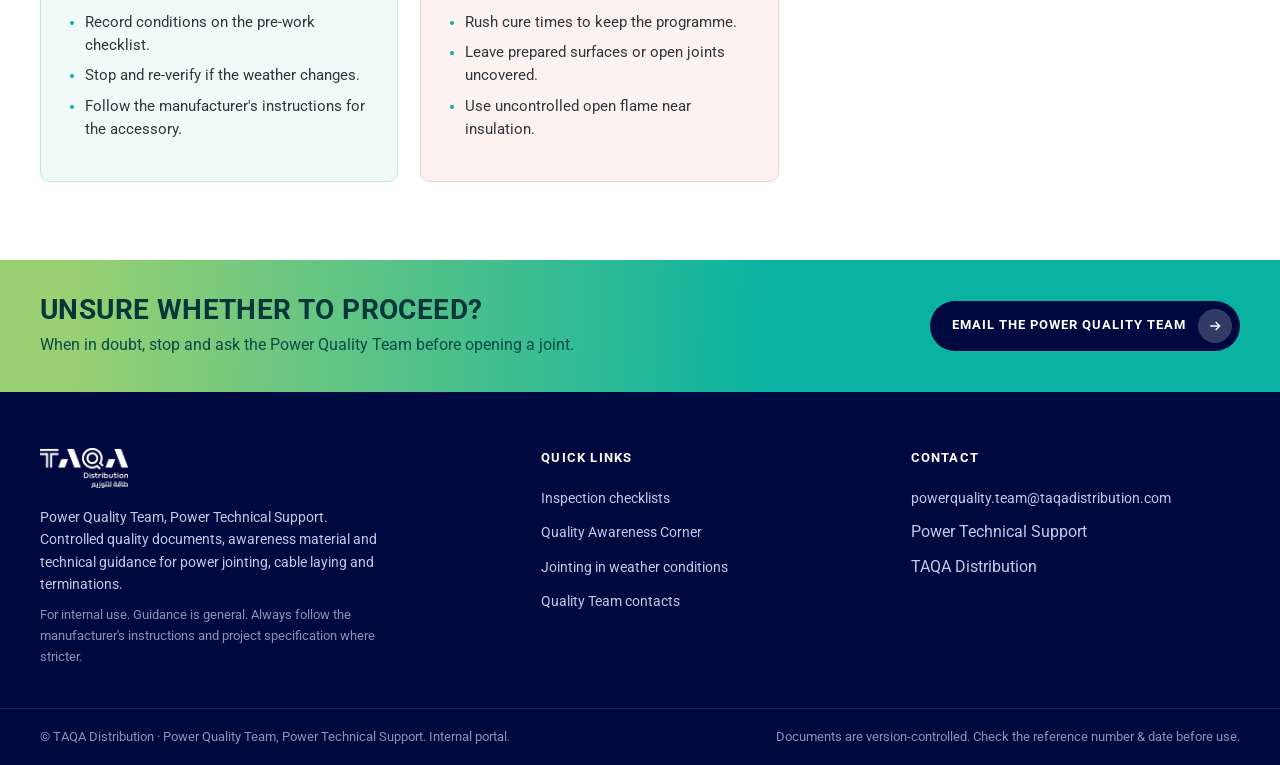
==== commit e344e8f8: "Add Power Quality Team contacts, restructure nav, remove dashes - Real team contacts: powerquality.t" ====
--- a/jointing-weather-conditions.html
+++ b/jointing-weather-conditions.html
@@ -3,8 +3,8 @@
 <head>
 <meta charset="utf-8">
 <meta name="viewport" content="width=device-width, initial-scale=1">
-<title>Jointing in Weather Conditions · Quality Team — Power Technical Support</title>
-<meta name="description" content="Field guidance from the Quality Team on cable jointing in adverse weather — heat, humidity, rain and sandstorm — with go / no-go limits and quality controls.">
+<title>Jointing in Weather Conditions · Power Quality Team</title>
+<meta name="description" content="Field guidance from the Power Quality Team on cable jointing in adverse weather (heat, humidity, rain and sandstorm) with go / no-go limits and quality controls.">
 <link rel="icon" href="favicon.ico" type="image/x-icon">
 <link rel="preconnect" href="https://fonts.googleapis.com">
 <link rel="preconnect" href="https://fonts.gstatic.com" crossorigin>
@@ -16,9 +16,9 @@
 <div class="topbar">
   <div class="wrap">
     <span><strong>POWER TECHNICAL SUPPORT</strong> &nbsp;·&nbsp; QUALITY TEAM PORTAL</span>
-    <a href="mailto:quality.pts@taqa.example" class="hide-sm">
+    <a href="mailto:powerquality.team@taqadistribution.com" class="hide-sm">
       <svg width="14" height="14" viewBox="0 0 24 24" fill="none" stroke="currentColor" stroke-width="2"><rect x="2" y="4" width="20" height="16" rx="2"/><path d="m22 6-10 7L2 6"/></svg>
-      Email the Quality Team
+      Email the Power Quality Team
     </a>
   </div>
 </div>
@@ -32,8 +32,7 @@
     <nav class="nav">
       <a href="index.html">Home</a>
       <a href="index.html#checklists">Checklists</a>
-      <a href="index.html#awareness">Awareness Corner</a>
-      <a href="jointing-weather-conditions.html" class="active">Jointing Guide</a>
+      <a href="index.html#awareness" class="active">Awareness Corner</a>
       <a href="index.html#contacts">Contacts</a>
     </nav>
     <a class="btn menu-btn" href="index.html#contacts" aria-label="Contact">
@@ -44,10 +43,10 @@
 
 <section class="hero hero-mini">
   <div class="wrap">
-    <div class="crumbs"><a href="index.html">Home</a> <span>/</span> Jointing in weather conditions</div>
+    <div class="crumbs"><a href="index.html">Home</a> <span>/</span> <a href="index.html#awareness">Quality Awareness Corner</a> <span>/</span> Jointing in Weather Conditions</div>
     <p class="eyebrow">Field guidance · QT-PTS-QA-003</p>
     <h1>Jointing in <span class="accent">Weather Conditions</span></h1>
-    <p class="tag">How heat, humidity, rain and dust affect cable joints and terminations — and the go / no-go limits and controls that keep them dry, clean and reliable.</p>
+    <p class="tag">How heat, humidity, rain and dust affect cable joints and terminations, and the go / no-go limits and controls that keep them dry, clean and reliable.</p>
   </div>
 </section>
 
@@ -56,12 +55,12 @@
     <div class="guide">
       <div class="prose">
 
-        <p style="color:var(--muted);font-size:15px;margin-bottom:28px">This page gives general Quality Team good-practice for cable jointing in adverse weather. It does not replace the manufacturer's installation instructions or the project specification — where they set stricter limits, always follow the stricter requirement.</p>
+        <p style="color:var(--muted);font-size:15px;margin-bottom:28px">This page gives general Power Quality Team good-practice for cable jointing in adverse weather. It does not replace the manufacturer's installation instructions or the project specification; where they set stricter limits, always follow the stricter requirement.</p>
 
         <h2 id="general">General requirements</h2>
         <p>A cable joint or termination is only as good as the environment it is made in. Moisture, dust and temperature all affect how insulation surfaces bond and how adhesives and heat-shrink materials cure. The overriding principle is simple: <strong>insulation surfaces must be clean, dry and at a controlled temperature at the moment the joint is closed.</strong></p>
         <ul>
-          <li>Provide a proper enclosure — a jointing tent, cabin or shelter — before any cable is cut or a joint is opened.</li>
+          <li>Provide a proper enclosure (a jointing tent, cabin or shelter) before any cable is cut or a joint is opened.</li>
           <li>Keep prepared surfaces covered until the moment they are needed; never leave an open joint unattended.</li>
           <li>Have all materials, tools and consumables staged and within their shelf life before starting.</li>
           <li>Record the ambient conditions (temperature and humidity) on the pre-work checklist and again if conditions change.</li>
@@ -72,7 +71,7 @@
         <ul>
           <li>Follow the accessory manufacturer's stated temperature window for the material being installed.</li>
           <li>Watch for condensation: if surfaces are cooler than the surrounding air, moisture can form even when it is not raining.</li>
-          <li>Use approved warming methods to bring surfaces and materials into range — never use an uncontrolled open flame near prepared insulation.</li>
+          <li>Use approved warming methods to bring surfaces and materials into range. Never use an uncontrolled open flame near prepared insulation.</li>
           <li>Where humidity is high, use dehumidifying or warming measures inside the enclosure before and during jointing.</li>
         </ul>
 
@@ -87,7 +86,7 @@
         <h2 id="dust">Dust &amp; sandstorm conditions</h2>
         <p>Airborne dust and sand are a major local risk. Fine particles settle onto adhesive and insulation surfaces and prevent a clean bond, and they are easy to miss because the surface can still look dry.</p>
         <ul>
-          <li>Do not open joints during active sandstorms — wait for conditions to clear and clean down the enclosure first.</li>
+          <li>Do not open joints during active sandstorms. Wait for conditions to clear and clean down the enclosure first.</li>
           <li>Seal the enclosure against dust ingress and clean surfaces immediately before application.</li>
           <li>Keep accessory packaging closed until the last moment to avoid contamination.</li>
         </ul>
@@ -101,7 +100,7 @@
         </ul>
 
         <h2 id="limits">Permissible conditions at a glance</h2>
-        <p>Use this as a quick go / no-go reference. The manufacturer's instructions and project specification always take precedence — treat these as the Quality Team default where nothing stricter applies.</p>
+        <p>Use this as a quick go / no-go reference. The manufacturer's instructions and project specification always take precedence. Treat these as the Power Quality Team default where nothing stricter applies.</p>
         <table class="cond-table">
           <thead>
             <tr><th>Condition</th><th>Status</th><th>Control required</th></tr>
@@ -145,7 +144,7 @@
       <aside class="aside">
         <div class="dl-panel">
           <h4>Field guide (PDF)</h4>
-          <p>Printable one-pager of these limits and controls — <span class="ref" style="color:#fff">QT-PTS-QA-003</span>, updated 12 Jul 2026.</p>
+          <p>Printable one-pager of these limits and controls (<span class="ref" style="color:#fff">QT-PTS-QA-003</span>, updated 12 Jul 2026).</p>
           <a class="dl teal" href="documents/awareness/QT-PTS-QA-003_Jointing-Weather-Field-Guide.pdf" download><svg viewBox="0 0 24 24" fill="none" stroke="currentColor" stroke-width="2"><path d="M12 3v12m0 0 4-4m-4 4-4-4M5 21h14"/></svg>Download PDF</a>
         </div>
         <div class="panel">
@@ -175,9 +174,9 @@
   <div class="wrap">
     <div>
       <h3>Unsure whether to proceed?</h3>
-      <p>When in doubt, stop and ask the Quality Team before opening a joint.</p>
-    </div>
-    <a class="btn" href="mailto:quality.pts@taqa.example"><span>Email the Quality Team</span><span class="ic"><svg viewBox="0 0 24 24" fill="none" stroke-width="2"><path d="M5 12h14M13 6l6 6-6 6"/></svg></span></a>
+      <p>When in doubt, stop and ask the Power Quality Team before opening a joint.</p>
+    </div>
+    <a class="btn" href="mailto:powerquality.team@taqadistribution.com"><span>Email the Power Quality Team</span><span class="ic"><svg viewBox="0 0 24 24" fill="none" stroke-width="2"><path d="M5 12h14M13 6l6 6-6 6"/></svg></span></a>
   </div>
 </div>
 
@@ -185,8 +184,8 @@
   <div class="wrap">
     <div>
       <img class="flogo" src="assets/logo-white.png" alt="TAQA Distribution">
-      <p>Quality Team — Power Technical Support. Controlled quality documents, awareness material and technical guidance for power jointing, cable laying and terminations.</p>
-      <p style="color:#8b90b5;font-size:13px">For internal use. Guidance is general — always follow the manufacturer's instructions and project specification where stricter.</p>
+      <p>Power Quality Team, Power Technical Support. Controlled quality documents, awareness material and technical guidance for power jointing, cable laying and terminations.</p>
+      <p style="color:#8b90b5;font-size:13px">For internal use. Guidance is general. Always follow the manufacturer's instructions and project specification where stricter.</p>
     </div>
     <div>
       <h5>Quick links</h5>
@@ -200,7 +199,7 @@
     <div>
       <h5>Contact</h5>
       <ul>
-        <li><a href="mailto:quality.pts@taqa.example">quality.pts@taqa.example</a></li>
+        <li><a href="mailto:powerquality.team@taqadistribution.com">powerquality.team@taqadistribution.com</a></li>
         <li>Power Technical Support</li>
         <li>TAQA Distribution</li>
       </ul>
@@ -208,8 +207,8 @@
   </div>
   <div class="footer-bottom">
     <div class="wrap">
-      <span>© TAQA Distribution — Quality Team, Power Technical Support. Internal portal.</span>
-      <span>Documents are version-controlled — check the reference number &amp; date before use.</span>
+      <span>© TAQA Distribution · Power Quality Team, Power Technical Support. Internal portal.</span>
+      <span>Documents are version-controlled. Check the reference number &amp; date before use.</span>
     </div>
   </div>
 </footer>
--- a/assets/styles.css
+++ b/assets/styles.css
@@ -213,6 +213,7 @@
 .card .meta { display: flex; align-items: center; gap: 12px; margin: 18px 0 16px; flex-wrap: wrap; }
 .pdf-badge { background: #fdecec; color: #d0342c; font-size: 11px; font-weight: 700; letter-spacing: .6px; padding: 3px 9px; border-radius: 4px; text-transform: uppercase; }
 .card .meta .ref { font-size: 12px; }
+.card .actions { display: flex; gap: 10px; flex-wrap: wrap; }
 
 /* ---- Jointing callout band --------------------------------------------- */
 .callout {
@@ -242,7 +243,7 @@
 
 /* ---- Contacts ----------------------------------------------------------- */
 .contact-lead {
-  display: grid; grid-template-columns: 1.1fr 1fr; gap: 26px; align-items: stretch; margin-bottom: 28px;
+  display: grid; grid-template-columns: 1fr; gap: 26px; margin-bottom: 28px;
 }
 .contact-hero {
   background: linear-gradient(120deg, var(--navy), #22317a); color: #fff; padding: 34px 34px;
@@ -257,10 +258,10 @@
 .email-box a:hover { color: var(--teal); }
 .note { background: #fff8e6; border: 1px solid #f4e2a8; color: #8a6d1a; border-radius: 8px; padding: 12px 16px; font-size: 13px; margin-top: 16px; }
 
-.people { display: grid; grid-template-columns: 1fr 1fr; gap: 16px; }
+.people { display: grid; grid-template-columns: repeat(3, 1fr); gap: 16px; }
 .person { border: 1px solid var(--line); border-radius: var(--radius); padding: 20px; background: #fff; box-shadow: var(--shadow-sm); }
 .person .role { font-size: 12px; text-transform: uppercase; letter-spacing: 1px; color: var(--teal-dark); font-weight: 700; }
-.person .pname { font-size: 17px; font-weight: 600; color: var(--navy); margin: 6px 0 2px; }
+.person .pname { font-size: 17px; font-weight: 600; color: var(--navy); margin: 6px 0 12px; }
 .person .scope { font-size: 13px; color: var(--muted); margin-bottom: 12px; }
 .person a.mail { display: inline-flex; align-items: center; gap: 8px; font-size: 14px; color: var(--purple); font-weight: 500; word-break: break-all; }
 .person a.mail svg { width: 15px; height: 15px; stroke: var(--purple); flex: 0 0 auto; }
@@ -323,7 +324,8 @@
 .menu-btn { display: none; }
 @media (max-width: 940px) {
   .tiles, .cards { grid-template-columns: 1fr 1fr; }
-  .callout, .guide, .contact-lead, .people, .dosdonts { grid-template-columns: 1fr; }
+  .callout, .guide, .dosdonts { grid-template-columns: 1fr; }
+  .people { grid-template-columns: 1fr 1fr; }
   .aside { position: static; }
   .site-footer .wrap { grid-template-columns: 1fr 1fr; }
 }
